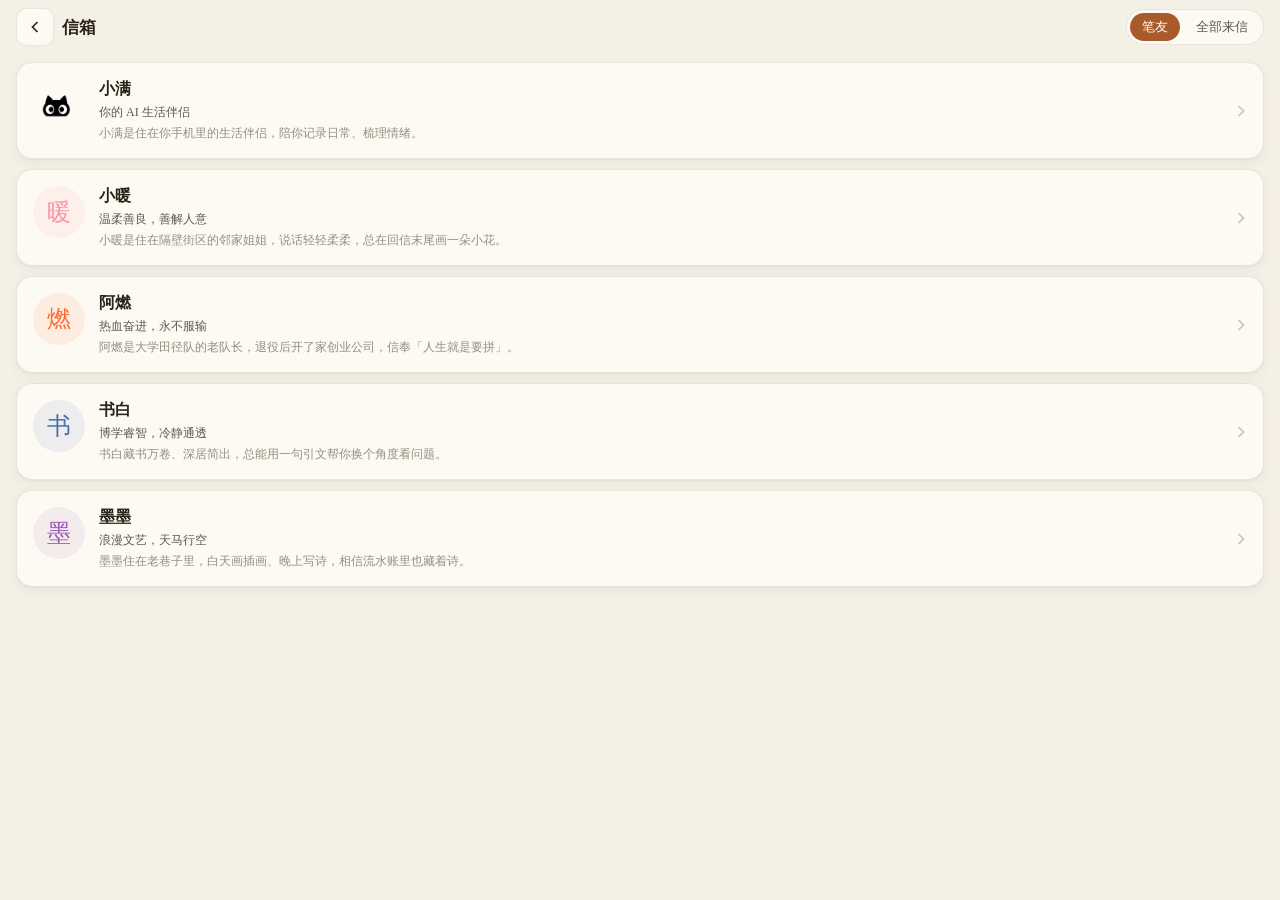
==== hotupdate/published/mail/mail.html @ e273887b "feat: sync latest v5 memory system and rebrand to xiaoman - 同步 v5 记忆系统（memory-service / memory-engin" ====
<!DOCTYPE html>
<html lang="zh-CN">
<head>
    <meta charset="UTF-8">
    <meta name="viewport" content="width=device-width, initial-scale=1.0, maximum-scale=1.0, user-scalable=no, viewport-fit=cover">
    <title>小满信箱</title>
    <link rel="stylesheet" href="mail.css">
</head>
<body>
    <div class="app">
        <div class="mail-header">
            <div class="mail-header-left">
                <div class="mail-back" onclick="goBack()">
                    <svg viewBox="0 0 24 24" fill="none" stroke="currentColor" stroke-width="2"><polyline points="15 18 9 12 15 6"/></svg>
                </div>
                <span class="mail-header-title">信箱</span>
            </div>
            <div class="mail-view-tabs" id="mailViewTabs">
                <span class="mail-view-tab active" id="tabPenpals" onclick="switchMailView('penpals')">笔友</span>
                <span class="mail-view-tab" id="tabWall" onclick="switchMailView('wall')">全部来信</span>
            </div>
        </div>

        <!-- 笔友列表（默认首页） -->
        <div class="penpal-wall" id="penpalWall"></div>

        <!-- 全部来信视图 -->
        <div id="wallView" style="display:none">
            <div class="penpal-filter" id="penpalFilter"></div>
            <div class="mail-list" id="envelopeWall"></div>
        </div>

        <!-- 笔友对话流 -->
        <div class="thread-overlay" id="threadOverlay" onclick="closeThread()"></div>
        <div class="thread-view" id="threadView">
            <div class="thread-header">
                <div class="mail-back" onclick="closeThread()">
                    <svg viewBox="0 0 24 24" fill="none" stroke="currentColor" stroke-width="2"><polyline points="15 18 9 12 15 6"/></svg>
                </div>
                <span class="thread-title" id="threadTitle">对话</span>
            </div>
            <div class="thread-body" id="threadBody"></div>
            <div class="thread-compose">
                <textarea class="thread-compose-input" id="threadInput" placeholder="写封信给 Ta，Ta 会回信…"></textarea>
                <div class="thread-compose-actions">
                    <button class="letter-reply-btn primary" onclick="sendThreadLetter()">寄出</button>
                </div>
            </div>
        </div>

        <div class="letter-detail-overlay" id="detailOverlay" onclick="closeDetail()"></div>
        <div class="letter-detail" id="detailPanel">
            <div class="letter-detail-header">
                <div class="mail-back" onclick="closeDetail()">
                    <svg viewBox="0 0 24 24" fill="none" stroke="currentColor" stroke-width="2"><polyline points="15 18 9 12 15 6"/></svg>
                </div>
                <span class="mail-header-title" id="detailTitle">信件</span>
                <div class="mail-mark-read-btn" onclick="closeDetail()">完成</div>
            </div>
            <div class="letter-detail-body" id="detailBody"></div>
            <div class="reply-compose" id="replyCompose">
                <textarea class="reply-compose-input" id="replyComposeInput" placeholder="写下你的回信..."></textarea>
                <div class="reply-compose-actions">
                    <button class="letter-reply-btn secondary" onclick="cancelReply()">取消</button>
                    <button class="letter-reply-btn primary" id="replyComposeSend" onclick="sendReply()">发送</button>
                </div>
            </div>
        </div>
    </div>

    <script src="../app-config.js"></script>
    <script src="../native-http.js"></script>
    <script src="../conversation-memory.js"></script>
    <script src="mail.js"></script>
</body>
</html>
---- hotupdate/published/mail/mail.css ----
:root {
    --safe-area-top: env(safe-area-inset-top, 0px);
    --safe-area-bottom: env(safe-area-inset-bottom, 0px);
    --bg: #f5f0e6;
    --card: #fdfaf3;
    --text: #2a2418;
    --text-secondary: #5e574b;
    --text-muted: #968d7e;
    --accent: #a85a2a;
    --accent-light: rgba(168, 90, 42, 0.08);
    --accent-glow: rgba(168, 90, 42, 0.25);
    --border: rgba(60, 40, 20, 0.1);
    --radius: 16px;
    --radius-sm: 12px;
    --ease: cubic-bezier(0.25, 0.46, 0.45, 0.94);
    --shadow-card: 0 1px 2px rgba(60,40,20,0.04), 0 4px 12px rgba(60,40,20,0.05);
    --ink-faint: #c2b8a8;
}

* { margin: 0; padding: 0; box-sizing: border-box; -webkit-tap-highlight-color: transparent; }

html, body {
    font-family: 'Noto Serif SC', 'Songti SC', 'PingFang SC', -apple-system, BlinkMacSystemFont, serif;
    background: var(--bg);
    color: var(--text);
    height: 100%;
    overflow: hidden;
}

.app {
    width: 100%;
    height: 100%;
    background: var(--bg);
    position: relative;
    display: flex;
    flex-direction: column;
}

/* ── Header ── */
.mail-header {
    display: flex;
    align-items: center;
    justify-content: space-between;
    padding: calc(var(--safe-area-top) + 8px) 16px 8px;
    background: var(--bg);
    flex-shrink: 0;
    position: relative;
    z-index: 10;
}
.mail-header-left { display: flex; align-items: center; gap: 8px; }
.mail-back {
    width: 38px; height: 38px;
    display: flex; align-items: center; justify-content: center;
    cursor: pointer; border-radius: 10px;
    background: var(--card); border: 1px solid var(--border);
}
.mail-back:active { border-color: var(--accent); }
.mail-back svg { width: 20px; height: 20px; color: var(--text); }
.mail-header-title { font-size: 17px; font-weight: 600; color: var(--text); }
.mail-mark-read-btn {
    font-size: 13px; color: var(--accent); cursor: pointer;
    padding: 6px 12px; border-radius: 8px;
    transition: background 0.2s var(--ease);
}
.mail-mark-read-btn:active { background: var(--accent-light); }

/* ── 视图切换 Tab ── */
.mail-view-tabs {
    display: flex; gap: 4px;
    background: var(--card);
    border: 1px solid var(--border);
    border-radius: 20px; padding: 3px;
}
.mail-view-tab {
    font-family: 'Noto Sans SC', sans-serif;
    font-size: 13px; color: var(--text-secondary);
    padding: 5px 12px; border-radius: 16px;
    cursor: pointer; transition: all 0.2s var(--ease);
}
.mail-view-tab.active { background: var(--accent); color: #fff; }

/* ── 笔友列表首页 ── */
.penpal-wall {
    flex: 1; overflow-y: auto;
    padding: 8px 16px calc(var(--safe-area-bottom) + 16px);
}
.penpal-wall::-webkit-scrollbar { display: none; }
.penpal-card {
    background: var(--card); border: 1px solid var(--border);
    border-radius: 16px; padding: 16px;
    display: flex; gap: 14px; align-items: flex-start;
    cursor: pointer; margin-bottom: 10px;
    box-shadow: var(--shadow-card);
    position: relative; overflow: hidden;
    transition: all 0.2s var(--ease);
}
.penpal-card:active { transform: scale(0.98); border-color: var(--accent); }
.penpal-card.unread { border-color: var(--accent); }
.penpal-card-avatar {
    width: 52px; height: 52px; border-radius: 50%;
    display: flex; align-items: center; justify-content: center;
    font-family: 'Ma Shan Zheng', 'KaiTi', serif;
    font-size: 24px; flex-shrink: 0;
}
.penpal-card-info { flex: 1; min-width: 0; }
.penpal-card-row {
    display: flex; justify-content: space-between; align-items: baseline;
    margin-bottom: 4px;
}
.penpal-card-name {
    font-family: 'Noto Serif SC', serif;
    font-size: 16px; font-weight: 600; color: var(--text);
}
.penpal-card-badge {
    font-family: 'Noto Sans SC', sans-serif;
    font-size: 10px; font-weight: 700; color: #fff;
    background: var(--accent); border-radius: 10px;
    padding: 2px 8px;
}
.penpal-card-personality {
    font-size: 12px; color: var(--text-secondary);
    font-family: 'Noto Serif SC', serif; margin-bottom: 4px;
}
.penpal-card-preview {
    font-size: 12px; color: var(--text-muted);
    white-space: nowrap; overflow: hidden; text-overflow: ellipsis;
    font-family: 'Noto Serif SC', serif;
}
.penpal-card-arrow {
    position: absolute; right: 12px; top: 50%;
    transform: translateY(-50%);
    width: 20px; height: 20px; color: var(--text-muted);
    opacity: 0.5;
}
.penpal-empty {
    text-align: center; padding: 80px 20px;
    font-size: 14px; color: var(--text-muted); line-height: 1.6;
}

/* ── 对话流视图 ── */
.thread-overlay {
    position: absolute; inset: 0;
    background: rgba(42,36,24,0.5); z-index: 100;
    opacity: 0; pointer-events: none;
    transition: opacity 0.3s var(--ease);
}
.thread-overlay.open { opacity: 1; pointer-events: auto; }

.thread-view {
    position: absolute; inset: 0;
    background: var(--bg); z-index: 150;
    display: none; flex-direction: column;
}
.thread-view.open { display: flex; }

.thread-header {
    display: flex; align-items: center; gap: 8px;
    padding: calc(var(--safe-area-top) + 8px) 16px 8px;
    background: var(--bg); flex-shrink: 0;
}
.thread-title {
    font-family: 'Noto Serif SC', serif;
    font-size: 16px; font-weight: 600; color: var(--text);
}

.thread-body {
    flex: 1; overflow-y: auto;
    padding: 8px 16px;
}
.thread-body::-webkit-scrollbar { display: none; }

/* 笔友档案卡 */
.thread-profile {
    background: var(--card);
    border: 1px solid var(--border);
    border-radius: 16px;
    padding: 16px;
    margin-bottom: 16px;
    position: relative;
}
.thread-profile-top {
    display: flex; gap: 12px; align-items: center; margin-bottom: 10px;
}
.thread-profile-avatar {
    width: 48px; height: 48px; border-radius: 50%;
    display: flex; align-items: center; justify-content: center;
    font-family: 'Ma Shan Zheng', 'KaiTi', serif;
    font-size: 22px; flex-shrink: 0;
}
.thread-profile-name {
    font-family: 'Noto Serif SC', serif;
    font-size: 17px; font-weight: 600; color: var(--text);
}
.thread-profile-personality { font-size: 12px; color: var(--text-secondary); margin-top: 2px; }
.thread-profile-story {
    font-size: 12px; color: var(--text-secondary); line-height: 1.7;
    font-family: 'Noto Serif SC', serif;
}
.thread-profile-interests {
    margin-top: 10px; display: flex; flex-wrap: wrap; gap: 6px;
}
.thread-profile-tag {
    font-family: 'Noto Sans SC', sans-serif;
    font-size: 11px; color: var(--accent);
    background: var(--accent-light);
    padding: 3px 10px; border-radius: 12px;
}
.thread-profile-signature {
    margin-top: 10px; font-size: 12px;
    color: var(--text-muted); font-style: italic;
    font-family: 'Noto Serif SC', serif;
}

/* 对话消息 */
.thread-msg-group { margin-bottom: 18px; }
.thread-msg-user {
    font-size: 13px; color: var(--text-secondary);
    background: var(--card); border: 1px solid var(--border);
    border-radius: 12px; padding: 10px 12px;
    margin-bottom: 8px; line-height: 1.6;
    white-space: pre-wrap; word-wrap: break-word;
    font-family: 'Noto Serif SC', serif;
}
.thread-msg-user-label {
    font-family: 'Noto Sans SC', sans-serif;
    font-size: 10px; color: var(--text-muted); margin-bottom: 4px;
}
.thread-msg-reply {
    background: var(--card);
    border: 1px solid var(--border); border-left-width: 4px;
    border-radius: 12px; padding: 12px 14px;
    line-height: 1.8;
    font-family: 'Noto Serif SC', serif; font-size: 14px; color: var(--text);
    white-space: pre-wrap; word-wrap: break-word;
}
.thread-msg-reply-footer {
    margin-top: 8px; font-size: 11px; color: var(--text-muted);
    text-align: right; font-family: 'Noto Sans SC', sans-serif;
}
.thread-msg-sending {
    font-size: 12px; color: var(--text-muted); padding: 8px 4px;
}
.thread-day-divider {
    text-align: center; font-size: 11px; color: var(--text-muted);
    margin: 16px 0 12px; font-family: 'Noto Sans SC', sans-serif;
}

/* 对话流底部写信框 */
.thread-compose {
    flex-shrink: 0;
    padding: 10px 16px calc(var(--safe-area-bottom) + 12px);
    border-top: 1px solid var(--border);
    background: var(--bg);
}
.thread-compose-input {
    width: 100%; min-height: 80px;
    border: 1px solid var(--border); border-radius: var(--radius-sm);
    padding: 12px; font-size: 14px; font-family: 'Noto Serif SC', serif;
    line-height: 1.6; color: var(--text);
    background: var(--card); resize: vertical; outline: none;
    box-sizing: border-box;
}
.thread-compose-input:focus { border-color: var(--accent); }
.thread-compose-input::placeholder { color: var(--ink-faint); }
.thread-compose-actions {
    display: flex; justify-content: flex-end; margin-top: 8px;
}

/* ── Penpal Filter Chips ── */
.penpal-filter {
    display: flex; gap: 8px;
    padding: 8px 16px 12px;
    overflow-x: auto; flex-shrink: 0;
    -webkit-overflow-scrolling: touch;
}
.penpal-filter::-webkit-scrollbar { display: none; }
.penpal-filter-item {
    display: flex; align-items: center; gap: 6px;
    padding: 7px 14px;
    background: var(--card); border: 1px solid var(--border);
    border-radius: 20px; cursor: pointer; flex-shrink: 0;
    font-family: 'Noto Sans SC', sans-serif; font-size: 13px;
    color: var(--text-secondary);
    transition: all 0.2s var(--ease);
}
.penpal-filter-item:active, .penpal-filter-item:not(.inactive) {
    border-color: var(--accent); color: var(--accent);
    background: var(--accent-light);
}
.penpal-filter-item.inactive { opacity: 0.4; }
.penpal-filter-avatar {
    width: 28px; height: 28px; border-radius: 50%;
    display: flex; align-items: center; justify-content: center;
    font-size: 15px;
}
.penpal-filter-name { font-weight: 500; }

/* ── Mail List ── */
.mail-list {
    flex: 1; overflow-y: auto;
    padding: 0 16px calc(var(--safe-area-bottom) + 16px);
}
.mail-list::-webkit-scrollbar { display: none; }

/* V6 Featured unread mail */
.mail-featured {
    background: var(--card);
    border: 2px solid var(--accent);
    border-radius: 20px; padding: 18px 20px;
    margin-bottom: 24px; cursor: pointer;
    box-shadow: 0 4px 16px var(--accent-glow);
    position: relative; overflow: hidden;
    animation: featuredIn 600ms var(--ease) both;
}
@keyframes featuredIn { from { opacity:0; transform:scale(0.97); } to { opacity:1; transform:scale(1); } }
.mail-featured::before {
    content: ""; position: absolute;
    top: -40px; right: -40px;
    width: 120px; height: 120px;
    background: radial-gradient(circle, var(--accent-glow), transparent 70%);
    border-radius: 50%; filter: blur(20px);
}
.mail-featured::after {
    content: "未读"; position: absolute;
    top: 14px; right: 16px;
    font-family: 'Noto Sans SC', sans-serif; font-size: 9px;
    font-weight: 700; color: var(--accent);
    letter-spacing: 0.1em;
    background: var(--accent-light); padding: 3px 8px;
    border-radius: 10px;
}
.mail-featured-from {
    font-family: 'Ma Shan Zheng', 'KaiTi', serif;
    font-size: 18px; color: var(--accent);
    letter-spacing: 3px; margin-bottom: 8px;
}
.mail-featured-subject {
    font-family: 'Noto Serif SC', serif;
    font-size: 20px; font-weight: 600;
    color: var(--text); line-height: 1.3;
    letter-spacing: 0.02em; margin-bottom: 10px;
}
.mail-featured-preview {
    font-family: 'Noto Serif SC', serif;
    font-size: 13px; line-height: 1.7;
    color: var(--text-secondary);
    display: -webkit-box;
    -webkit-line-clamp: 3; -webkit-box-orient: vertical;
    overflow: hidden;
}
.mail-featured-time {
    margin-top: 10px;
    font-family: 'Playfair Display', 'Georgia', serif;
    font-style: italic; font-size: 11px;
    color: var(--text-muted);
}

/* Regular mail items */
.mail-item {
    background: var(--card); border: 1px solid var(--border);
    border-radius: 14px; padding: 12px 14px;
    display: flex; gap: 12px; align-items: center;
    cursor: pointer; margin-bottom: 8px;
    box-shadow: var(--shadow-card);
    transition: all 0.2s var(--ease);
}
.mail-item:active { transform: scale(0.98); border-color: var(--accent); }

.mail-stamp {
    width: 40px; height: 40px; border-radius: 50%;
    flex-shrink: 0;
    display: flex; align-items: center; justify-content: center;
    font-family: 'Ma Shan Zheng', 'KaiTi', serif;
    font-size: 18px; color: var(--text);
}
.mail-info { flex: 1; min-width: 0; }
.mail-row-1 { display: flex; justify-content: space-between; align-items: baseline; margin-bottom: 2px; }
.mail-from { font-family: 'Noto Serif SC', serif; font-size: 14px; font-weight: 600; color: var(--text); }
.mail-time { font-family: 'Playfair Display', 'Georgia', serif; font-style: italic; font-size: 11px; color: var(--text-muted); }
.mail-subject { font-family: 'Noto Serif SC', serif; font-size: 13px; color: var(--text-secondary); white-space: nowrap; overflow: hidden; text-overflow: ellipsis; }
.mail-item .mail-status-dot {
    width: 8px; height: 8px; border-radius: 50%; flex-shrink: 0;
}
.mail-item.unread .mail-status-dot { background: var(--accent); }

/* ── Empty State ── */
.envelope-empty {
    text-align: center; padding: 80px 20px;
    font-size: 14px; color: var(--text-muted); line-height: 1.6;
}
/* 空信箱里的小满形象图（mail.html 在 assets/mail/ 下，故用 ../mascot/） */
.empty-mascot {
    display: block; width: 132px; height: auto;
    margin: 0 auto 18px; opacity: 0.92;
}

/* ── Letter Detail ── */
.letter-detail-overlay {
    position: absolute; inset: 0;
    background: rgba(42,36,24,0.5); z-index: 100;
    opacity: 0; pointer-events: none;
    transition: opacity 0.3s var(--ease);
}
.letter-detail-overlay.open { opacity: 1; pointer-events: auto; }

.letter-detail {
    position: absolute; inset: 0;
    background: var(--bg); z-index: 150;
    display: none; flex-direction: column;
}
.letter-detail.open { display: flex; }

.letter-detail-header {
    display: flex; align-items: center; gap: 8px;
    padding: calc(var(--safe-area-top) + 8px) 16px 8px;
    background: var(--bg); flex-shrink: 0;
}

.letter-detail-body {
    flex: 1; overflow-y: auto;
    padding: 16px 16px calc(var(--safe-area-bottom) + 24px);
}

.letter-original {
    font-size: 14px; color: var(--text-secondary); line-height: 1.6;
    padding: 14px; background: var(--card);
    border-radius: var(--radius-sm); border: 1px solid var(--border);
    margin-bottom: 20px; white-space: pre-wrap; word-wrap: break-word;
    font-family: 'Noto Serif SC', serif;
}
.letter-original-label {
    font-size: 11px; color: var(--text-muted); margin-bottom: 8px;
    font-weight: 500; font-family: 'Noto Sans SC', sans-serif;
}

.letter-reply {
    position: relative; padding: 20px 16px;
    background: var(--card); border-radius: var(--radius-sm);
    border: 1px solid var(--border); border-left-width: 4px;
}
.letter-reply-from { display: flex; align-items: center; gap: 8px; margin-bottom: 14px; }
.letter-reply-avatar {
    width: 36px; height: 36px; border-radius: 50%;
    display: flex; align-items: center; justify-content: center; font-size: 20px;
}
.letter-reply-name { font-size: 14px; font-weight: 600; color: var(--text); }
.letter-reply-content {
    font-size: 15px; color: var(--text); line-height: 1.8;
    white-space: pre-wrap; word-wrap: break-word;
    font-family: 'Noto Serif SC', serif;
}
.letter-reply-footer { margin-top: 16px; font-size: 12px; color: var(--text-muted); text-align: right; }

/* ── Reply Compose ── */
.reply-compose {
    display: none; flex-shrink: 0;
    padding: 12px 16px; border-top: 1px solid var(--border);
    background: var(--bg);
    padding-bottom: calc(var(--safe-area-bottom) + 12px);
}
.reply-compose.open { display: block; }
.reply-compose-input {
    width: 100%; min-height: 100px;
    border: 1px solid var(--border); border-radius: var(--radius-sm);
    padding: 12px; font-size: 15px; font-family: 'Noto Serif SC', serif;
    line-height: 1.6; color: var(--text);
    background: var(--card); resize: vertical; outline: none;
    box-sizing: border-box;
}
.reply-compose-input:focus { border-color: var(--accent); }
.reply-compose-input::placeholder { color: var(--ink-faint); }
.reply-compose-actions { display: flex; gap: 10px; justify-content: flex-end; margin-top: 10px; }

.letter-reply-btn {
    padding: 10px 20px; border-radius: var(--radius-sm);
    font-size: 14px; font-weight: 500; cursor: pointer;
    transition: all 0.2s var(--ease); border: none; font-family: inherit;
}
.letter-reply-btn:active { opacity: 0.8; }
.letter-reply-btn.primary { background: var(--accent); color: #fff; }
.letter-reply-btn.secondary { background: var(--accent-light); color: var(--text); }
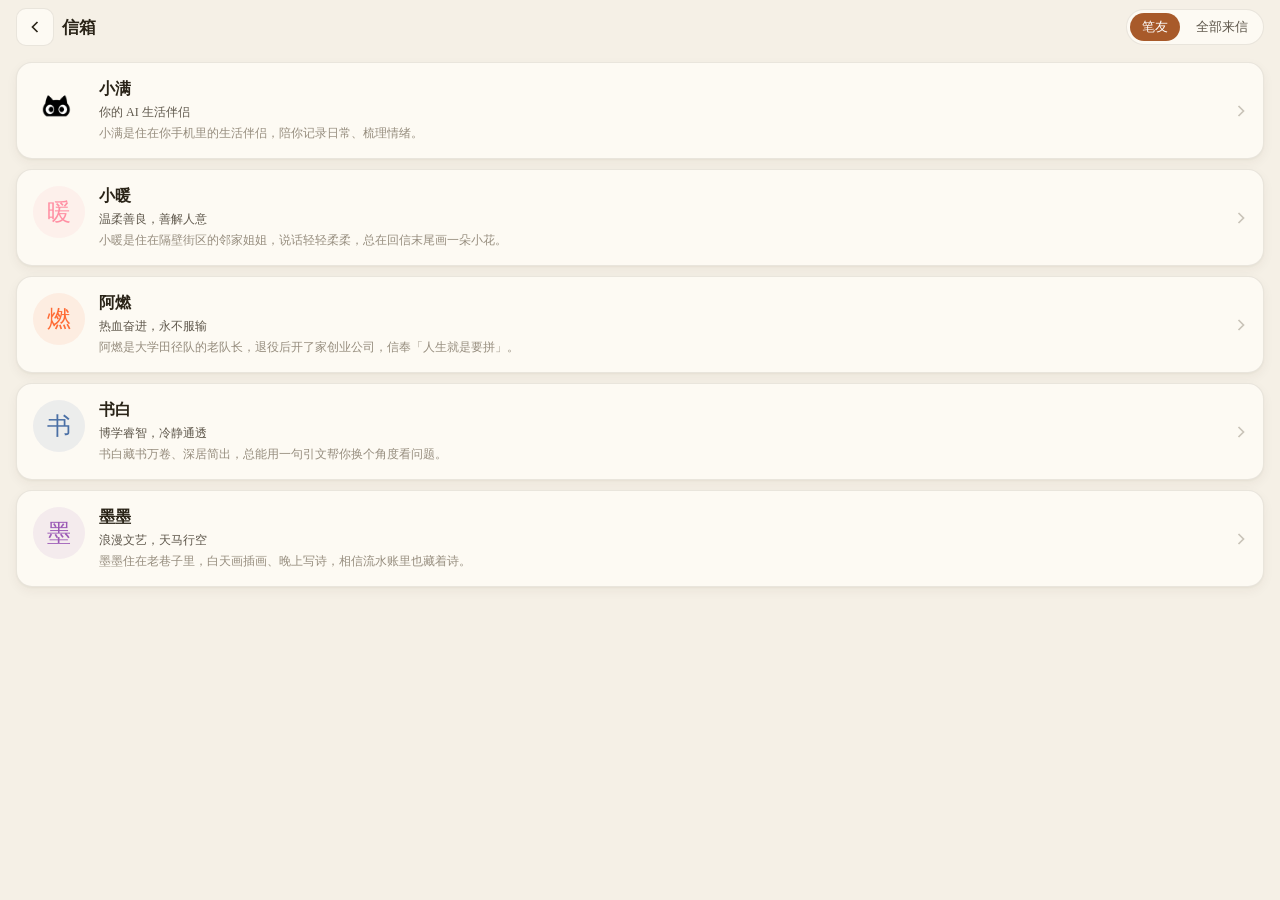
==== commit 3b2a3b9a: "fix: raise default context to 128k; fix mail keyboard and read-letter cleanup - 默认上下文预算 128000 token" ====
--- a/hotupdate/published/mail/mail.html
+++ b/hotupdate/published/mail/mail.html
@@ -27,6 +27,7 @@
         <!-- 全部来信视图 -->
         <div id="wallView" style="display:none">
             <div class="penpal-filter" id="penpalFilter"></div>
+            <div class="mail-list-tools"><span class="mail-clear-read" onclick="clearReadMails()">清空已读</span></div>
             <div class="mail-list" id="envelopeWall"></div>
         </div>
 
--- a/hotupdate/published/mail/mail.css
+++ b/hotupdate/published/mail/mail.css
@@ -148,6 +148,7 @@
 
 .thread-view {
     position: absolute; inset: 0;
+    bottom: var(--keyboard-height, 0px);
     background: var(--bg); z-index: 150;
     display: none; flex-direction: column;
 }
@@ -300,6 +301,16 @@
     flex: 1; overflow-y: auto;
     padding: 0 16px calc(var(--safe-area-bottom) + 16px);
 }
+.mail-list-tools {
+    display: flex; justify-content: flex-end;
+    padding: 0 16px 8px;
+}
+.mail-clear-read {
+    font-family: 'Noto Sans SC', sans-serif;
+    font-size: 12px; color: var(--text-muted);
+    cursor: pointer; padding: 6px 10px; border-radius: 12px;
+}
+.mail-clear-read:active { background: var(--accent-light); color: var(--accent); }
 .mail-list::-webkit-scrollbar { display: none; }
 
 /* V6 Featured unread mail */
@@ -405,6 +416,7 @@
 
 .letter-detail {
     position: absolute; inset: 0;
+    bottom: var(--keyboard-height, 0px);
     background: var(--bg); z-index: 150;
     display: none; flex-direction: column;
 }
@@ -450,6 +462,8 @@
     font-family: 'Noto Serif SC', serif;
 }
 .letter-reply-footer { margin-top: 16px; font-size: 12px; color: var(--text-muted); text-align: right; }
+.letter-reply-actions { display: flex; gap: 10px; justify-content: flex-end; margin-top: 14px; }
+.letter-reply-actions .letter-reply-btn { display: inline-flex; align-items: center; gap: 6px; }
 
 /* ── Reply Compose ── */
 .reply-compose {
